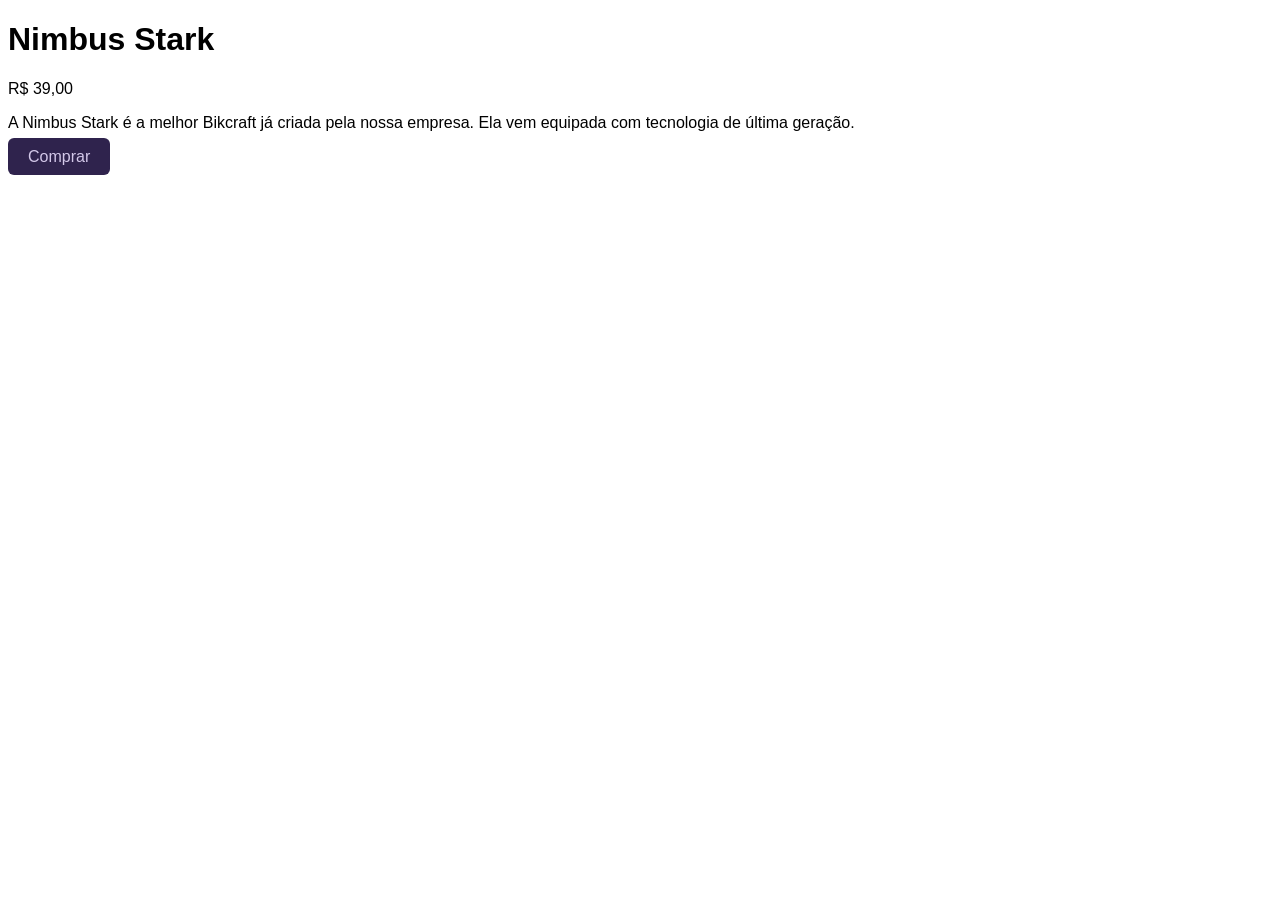
==== bikcraft/index.html @ 5f2661be "estudos de html e css" ====
<!DOCTYPE html>
<html lang="en">

<head>
  <meta charset="UTF-8">
  <meta name="viewport" content="width=device-width, initial-scale=1.0">
  <link rel="stylesheet" href="./style.css">
  <title>Grid</title>
</head>

<body>
  <div class="bikcraft">

    <h1>Nimbus Stark</h1>
    <p class="descricao">R$ 39,00</p>
    <p>A Nimbus Stark é a melhor Bikcraft já criada pela nossa empresa. Ela vem equipada com tecnologia de última geração.</p>
    <a class="comprar" href="/">Comprar</a>

  </div>
</body>

</html>
---- bikcraft/style.css ----
body {
  font-family: Arial, Helvetica, sans-serif;
}

.comprar {
  background: rgb(47, 35, 77);
  padding: 10px 20px;
  color: rgb(211, 200, 233);
  text-decoration: none;
  border-radius: 6px;
}
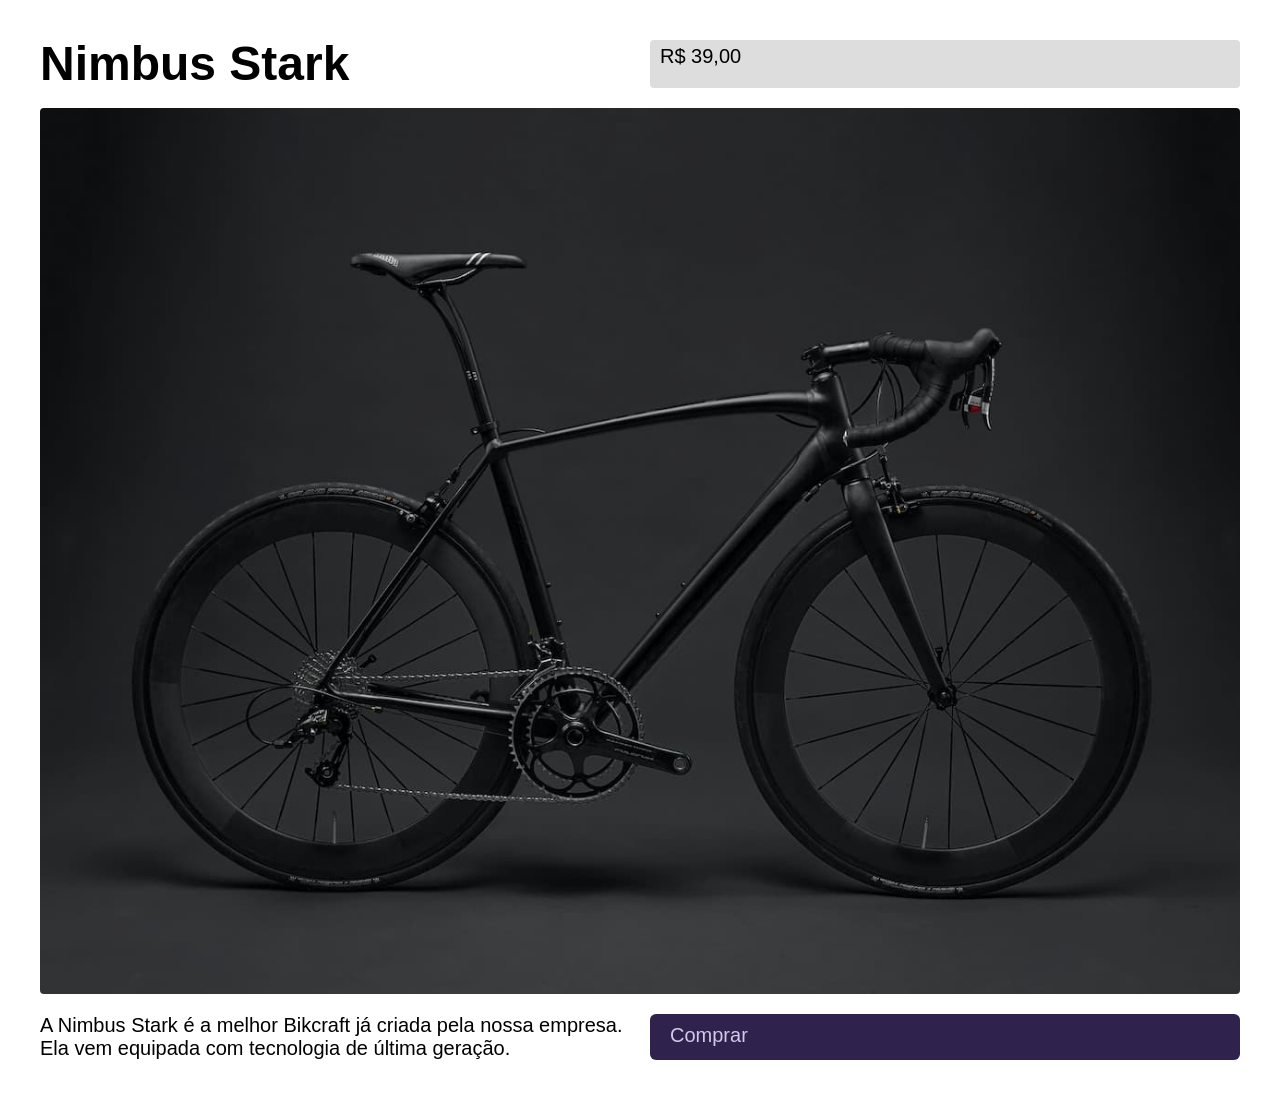
==== commit 1559a575: "novo" ====
--- a/bikcraft/index.html
+++ b/bikcraft/index.html
@@ -10,11 +10,14 @@
 
 <body>
   <div class="bikcraft">
+    <div class="grid">
+      <h1>Nimbus Stark</h1>
+      <span class="preco">R$ 39,00</span>
+      <img class="foto" src="./img/bicicleta.jpg" alt="bicicleta preta">
+      <p>A Nimbus Stark é a melhor Bikcraft já criada pela nossa empresa. Ela vem equipada com tecnologia de última geração.</p>
+      <a class="comprar" href="/">Comprar</a>
+    </div>
 
-    <h1>Nimbus Stark</h1>
-    <p class="descricao">R$ 39,00</p>
-    <p>A Nimbus Stark é a melhor Bikcraft já criada pela nossa empresa. Ela vem equipada com tecnologia de última geração.</p>
-    <a class="comprar" href="/">Comprar</a>
 
   </div>
 </body>
--- a/bikcraft/style.css
+++ b/bikcraft/style.css
@@ -1,11 +1,45 @@
+.grid {
+  display: grid;
+  gap: 20px;
+  grid-template-columns: 1fr 1fr;
+}
+.foto {
+  grid-column: 1/3 /*posso usar tambem (span2) e (1/-1)*/;
+}
+.descricao {
+  grid-column: 1/3;
+}
+/*Estilos Grais*/
 body {
   font-family: Arial, Helvetica, sans-serif;
+  margin: 40px;
 }
-
+h1,
+p {
+  margin: 0px;
+}
+h1 {
+  font-size: 48px;
+  line-height: 1;
+}
+p,
+span {
+  font-size: 20px;
+}
+img {
+  max-width: 100%;
+  border-radius: 4px;
+}
 .comprar {
   background: rgb(47, 35, 77);
   padding: 10px 20px;
   color: rgb(211, 200, 233);
   text-decoration: none;
   border-radius: 6px;
+  font-size: 20px;
 }
+.preco {
+  background: #ddd;
+  padding: 5px 10px;
+  border-radius: 4px;
+}
